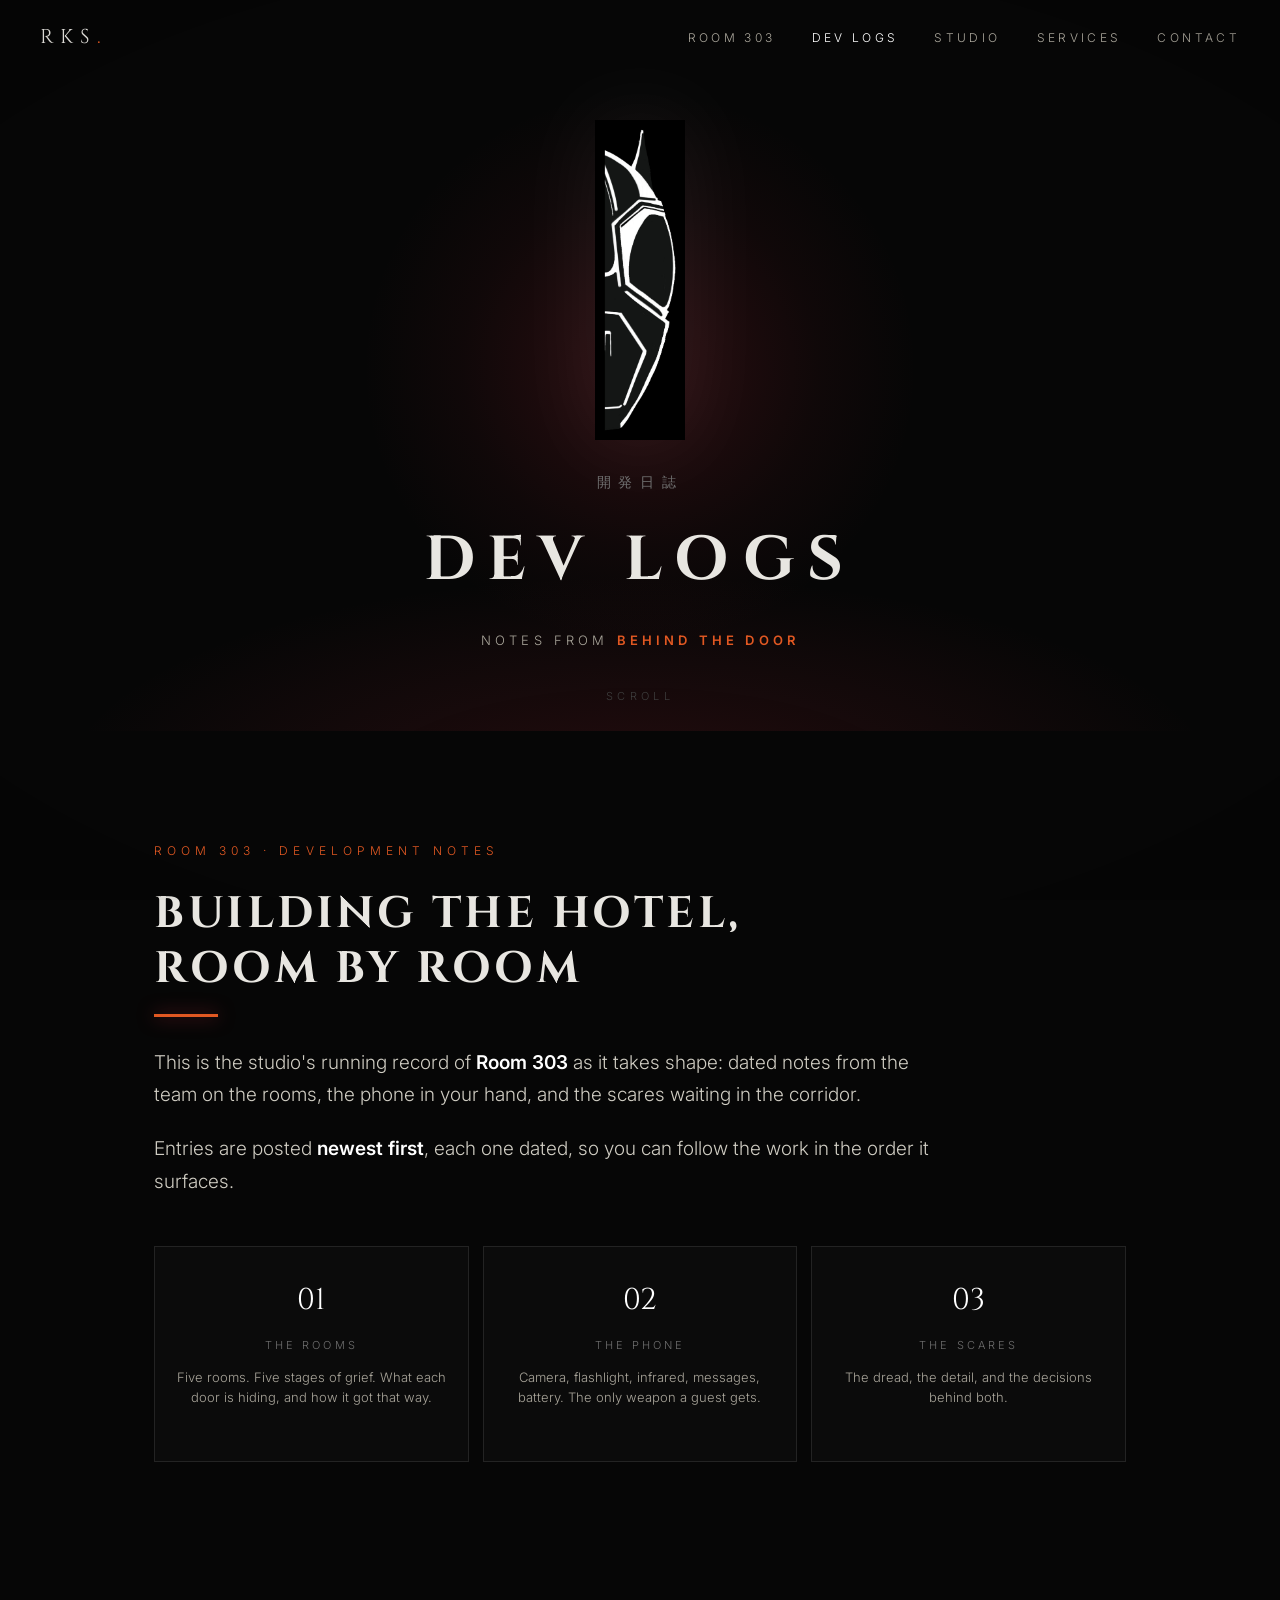
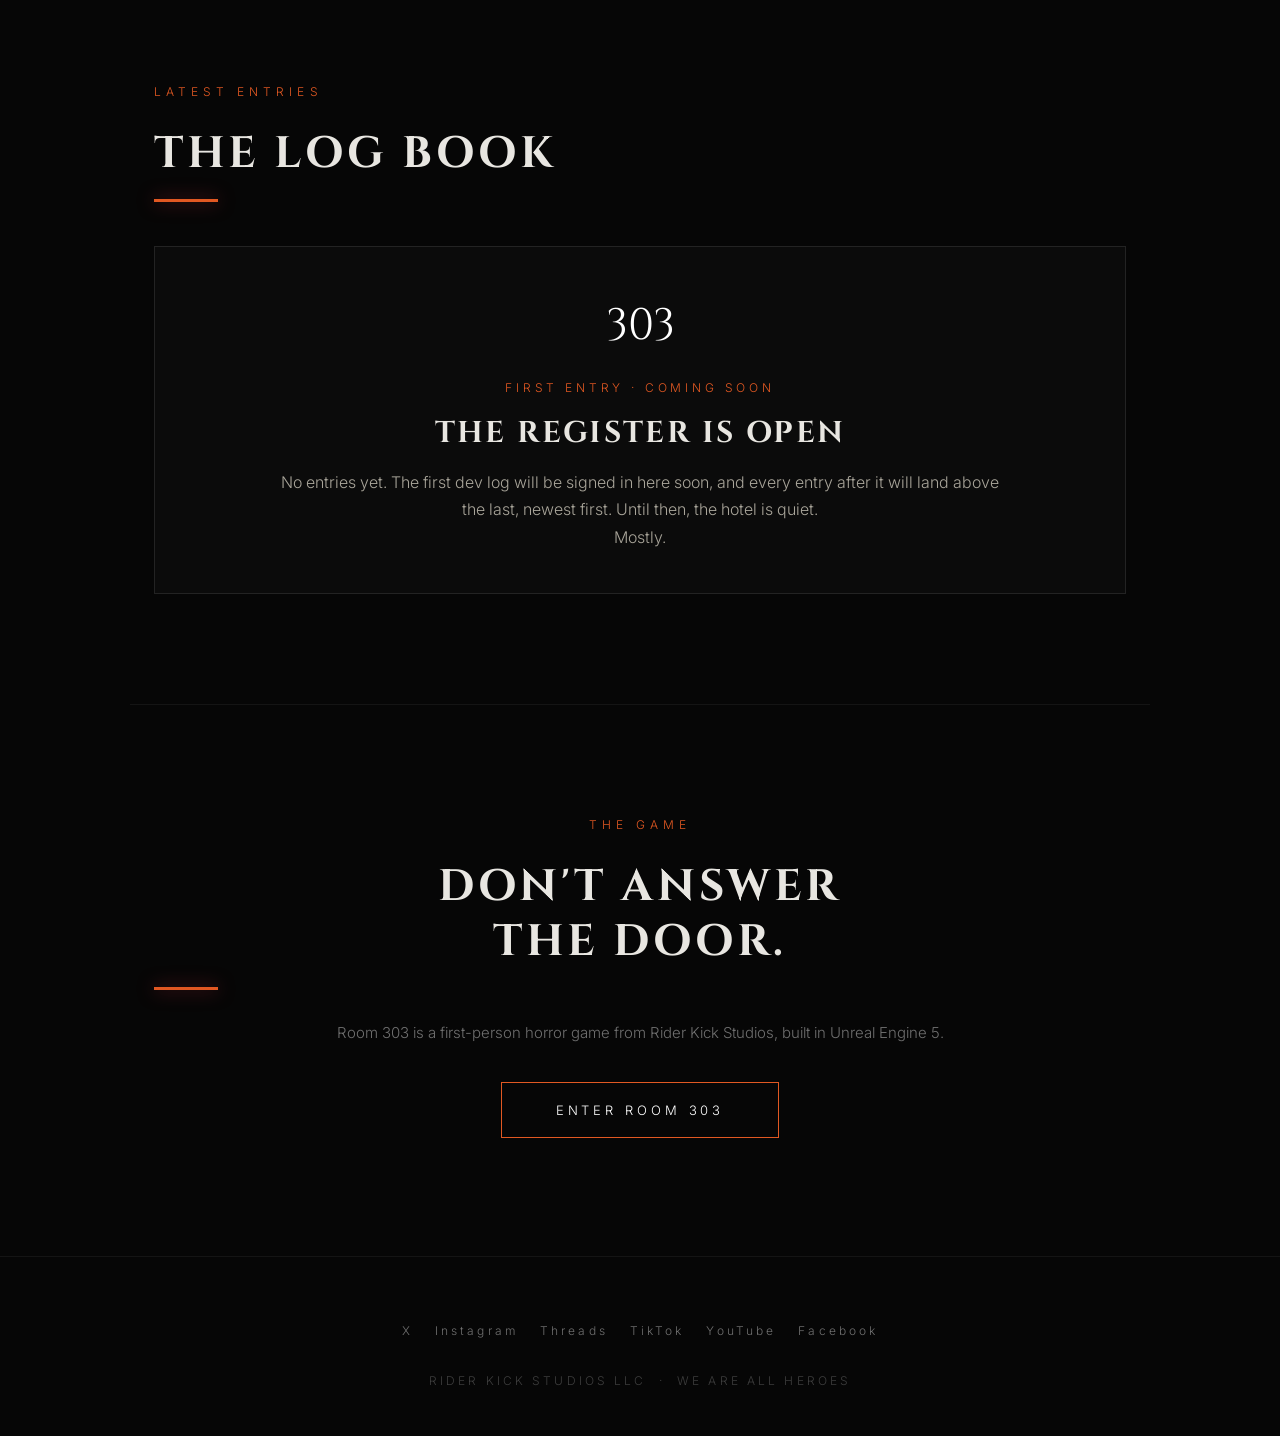
==== devlogs.html @ 2660f6ce "Add Dev Logs page and main nav link" ====
<!DOCTYPE html>
<html lang="en">
<head>
<meta charset="UTF-8">
<meta name="viewport" content="width=device-width, initial-scale=1.0">
<title>Dev Logs — Rider Kick Studios</title>
<meta name="description" content="Dev Logs from Rider Kick Studios: dated development notes from the team building Room 303, our first-person horror game set in Kabukicho, Tokyo.">
<link rel="preconnect" href="https://fonts.googleapis.com">
<link rel="preconnect" href="https://fonts.gstatic.com" crossorigin>
<link href="https://fonts.googleapis.com/css2?family=Cinzel:wght@500;700&family=Inter:wght@300;400;600&display=swap" rel="stylesheet">
<link rel="stylesheet" href="styles.css">
</head>
<body>

<nav class="nav" aria-label="Main navigation">
  <a class="brand" href="index.html">RKS<span>.</span></a>
  <button class="hamburger" aria-label="Toggle menu" aria-expanded="false">
    <span></span><span></span><span></span>
  </button>
  <ul>
    <li><a href="room303.html">Room 303</a></li>
    <li><a href="devlogs.html" class="active">Dev Logs</a></li>
    <li><a href="studio.html">Studio</a></li>
    <li><a href="index.html#services">Services</a></li>
    <li><a href="studio.html#contact">Contact</a></li>
  </ul>
</nav>

<header class="hero" style="min-height: 76vh;">
  <img class="emblem" src="assets/rks-emblem.jpg" alt="Rider Kick Studios emblem — a white stylized rider helmet on black">
  <div class="jp">開発日誌</div>
  <h1>DEV LOGS</h1>
  <p class="tagline">Notes from <b>behind the door</b></p>
  <div class="scroll-hint">SCROLL</div>
</header>

<section class="block reveal">
  <div class="kicker">Room 303 · Development notes</div>
  <h2 class="section-title">BUILDING THE HOTEL,<br>ROOM BY ROOM</h2>
  <p class="lead">This is the studio's running record of <strong>Room 303</strong> as it takes shape: dated notes from the team on the rooms, the phone in your hand, and the scares waiting in the corridor.</p>
  <p class="lead">Entries are posted <strong>newest first</strong>, each one dated, so you can follow the work in the order it surfaces.</p>

  <div class="devlog-topics">
    <div class="room"><div class="num">01</div><div class="stage">The Rooms</div><div class="desc">Five rooms. Five stages of grief. What each door is hiding, and how it got that way.</div></div>
    <div class="room"><div class="num">02</div><div class="stage">The Phone</div><div class="desc">Camera, flashlight, infrared, messages, battery. The only weapon a guest gets.</div></div>
    <div class="room"><div class="num">03</div><div class="stage">The Scares</div><div class="desc">The dread, the detail, and the decisions behind both.</div></div>
  </div>
</section>

<section class="block reveal" id="entries">
  <div class="kicker">Latest entries</div>
  <h2 class="section-title">THE LOG BOOK</h2>

  <!-- Dev log entries: add each new entry as an <article class="devlog-entry"> at the TOP of .devlog-list, newest first.
       Entry shape:
       <article class="devlog-entry">
         <div class="devlog-meta"><time datetime="YYYY-MM-DD">Month D, YYYY</time> · Room 303</div>
         <h3>Entry title</h3>
         <p>Entry text.</p>
       </article> -->
  <div class="devlog-list">
    <article class="devlog-empty">
      <div class="room-num">303</div>
      <div class="devlog-meta">First entry · Coming soon</div>
      <h3>THE REGISTER IS OPEN</h3>
      <p>No entries yet. The first dev log will be signed in here soon, and every entry after it will land above the last, newest first. Until then, the hotel is quiet.</p>
      <p>Mostly.</p>
    </article>
  </div>
</section>

<section class="block reveal contact-box">
  <div class="kicker">The game</div>
  <h2 class="section-title">DON'T ANSWER<br>THE DOOR.</h2>
  <p class="fine">Room 303 is a first-person horror game from Rider Kick Studios, built in Unreal Engine 5.</p>
  <a class="btn" href="room303.html">Enter Room 303</a>
</section>

<footer>
  <div class="f-socials">
    <a href="https://x.com/RiderKickStudio" aria-label="RKS on X">X</a>
    <a href="https://www.instagram.com/riderkickstudios" aria-label="RKS on Instagram">Instagram</a>
    <a href="https://www.threads.net/@riderkickstudios" aria-label="RKS on Threads">Threads</a>
    <a href="#" aria-label="RKS on TikTok">TikTok</a>
    <a href="#" aria-label="RKS on YouTube">YouTube</a>
    <a href="#" aria-label="RKS on Facebook">Facebook</a>
  </div>
  <p>RIDER KICK STUDIOS LLC &nbsp;·&nbsp; WE ARE ALL HEROES</p>
</footer>

<script src="script.js"></script>
</body>
</html>
---- styles.css ----
/* Rider Kick Studios demo — shared styles */
:root {
  --bg: #060606;
  --bg-raised: #0b0b0b;
  --bone: #e8e6e1;
  --muted: #a9a59a;
  --dim: #6f6f6f;
  --faint: #3d3d3d;
  --blood: #e15822;
  --line: #232323;
  --serif: 'Cinzel', serif;
  --sans: 'Inter', sans-serif;
}

* { margin: 0; padding: 0; box-sizing: border-box; }

html { scroll-behavior: smooth; }

body {
  background: var(--bg);
  color: var(--bone);
  font-family: var(--sans);
  font-weight: 300;
  line-height: 1.7;
  -webkit-font-smoothing: antialiased;
}

/* subtle film grain + vignette overlay */
body::after {
  content: "";
  position: fixed;
  inset: 0;
  pointer-events: none;
  z-index: 9999;
  background: radial-gradient(ellipse 120% 100% at 50% 50%, transparent 55%, rgba(0,0,0,.55) 100%);
}

h1, h2, h3, .serif { font-family: var(--serif); font-weight: 700; letter-spacing: .08em; }

a { color: inherit; }

img { max-width: 100%; display: block; }

/* ---------- nav ---------- */
.nav {
  position: fixed;
  top: 0; left: 0; right: 0;
  z-index: 100;
  display: flex;
  align-items: center;
  justify-content: space-between;
  padding: 20px 40px;
  transition: background .35s, border-color .35s, padding .35s;
  border-bottom: 1px solid transparent;
}
.nav.scrolled {
  background: rgba(6,6,6,.92);
  border-bottom-color: #141414;
  padding: 14px 40px;
}
.nav .brand {
  font-family: var(--serif);
  font-size: 20px;
  letter-spacing: .35em;
  text-decoration: none;
  color: var(--bone);
}
.nav .brand span { color: var(--blood); }
.nav ul { list-style: none; display: flex; gap: 36px; }
.nav ul a {
  text-decoration: none;
  font-size: 12px;
  letter-spacing: .28em;
  text-transform: uppercase;
  color: var(--muted);
  transition: color .25s;
}
.nav ul a:hover, .nav ul a.active { color: #fff; }
.hamburger { display: none; background: none; border: none; cursor: pointer; padding: 8px; }
.hamburger span { display: block; width: 26px; height: 2px; background: var(--bone); margin: 6px 0; transition: .3s; }

/* ---------- hero ---------- */
.hero {
  min-height: 100vh;
  display: flex;
  flex-direction: column;
  align-items: center;
  justify-content: center;
  text-align: center;
  padding: 120px 24px 80px;
  position: relative;
  background:
    radial-gradient(ellipse 70% 45% at 50% 108%, rgba(198,47,61,.16), transparent 65%),
    var(--bg);
}
.hero .emblem {
  height: min(320px, 44vh);
  width: auto;
  filter: drop-shadow(0 0 46px rgba(255,255,255,.07));
}
.hero .jp { color: var(--dim); letter-spacing: .55em; margin-top: 30px; font-size: 14px; }
.hero h1 { font-size: clamp(32px, 5.6vw, 62px); letter-spacing: .2em; margin-top: 14px; }
.hero .tagline {
  color: var(--muted); margin-top: 16px; font-size: 13px;
  letter-spacing: .32em; text-transform: uppercase;
}
.hero .tagline b { color: var(--blood); font-weight: 600; }
.scroll-hint {
  position: absolute; bottom: 26px; left: 50%; transform: translateX(-50%);
  color: var(--faint); font-size: 11px; letter-spacing: .4em;
  animation: breathe 2.6s ease-in-out infinite;
}
@keyframes breathe { 0%,100% { opacity: .3; } 50% { opacity: .95; } }

/* ---------- sections ---------- */
section.block { padding: 110px 24px; max-width: 1020px; margin: 0 auto; }
.kicker {
  color: var(--blood); letter-spacing: .42em; font-size: 12px;
  text-transform: uppercase; margin-bottom: 24px;
}
h2.section-title { font-size: clamp(28px, 4.4vw, 44px); margin-bottom: 30px; line-height: 1.25; }
h2.section-title .jp-accent { color: var(--blood); }
.lead { font-size: 19px; color: #cfccc2; max-width: 780px; margin-bottom: 22px; }
.lead strong { color: #fff; font-weight: 600; }
.watch-line {
  font-family: var(--serif); font-size: 24px; letter-spacing: .08em;
  color: var(--blood); margin: 6px 0 26px;
}
.fine { color: var(--dim); font-size: 15px; }

/* ---------- buttons ---------- */
.btn {
  display: inline-block; margin-top: 36px; padding: 16px 54px;
  border: 1px solid var(--blood); color: #fff; text-decoration: none;
  letter-spacing: .3em; font-size: 13px; text-transform: uppercase;
  transition: background .3s, box-shadow .3s;
}
.btn:hover { background: var(--blood); box-shadow: 0 0 34px rgba(198,47,61,.45); }
.btn.ghost { border-color: var(--line); color: var(--muted); }
.btn.ghost:hover { border-color: var(--blood); color: #fff; background: transparent; box-shadow: none; }

/* ---------- rooms grid ---------- */
.rooms { display: grid; grid-template-columns: repeat(5, 1fr); gap: 14px; margin-top: 48px; }
.room {
  border: 1px solid var(--line); background: var(--bg-raised);
  padding: 28px 12px; text-align: center;
  transition: border-color .3s, transform .3s;
}
.room:hover { border-color: var(--blood); transform: translateY(-4px); }
.room .num { font-family: var(--serif); font-size: 30px; color: #fff; }
.room .stage { color: var(--dim); font-size: 11px; letter-spacing: .28em; text-transform: uppercase; margin-top: 10px; }
.room .desc { color: var(--muted); font-size: 13px; margin-top: 12px; line-height: 1.6; }
.room.main { border-color: var(--blood); box-shadow: 0 0 26px rgba(198,47,61,.18); }

/* ---------- phone systems ---------- */
.systems { display: grid; grid-template-columns: 1fr 1fr; gap: 48px; align-items: start; margin-top: 24px; }
.systems ul { list-style: none; }
.systems li { padding: 20px 0; border-bottom: 1px solid #1a1a1a; color: #cfccc2; }
.systems li b { color: #fff; display: block; letter-spacing: .1em; margin-bottom: 6px; font-weight: 600; font-size: 14px; }
.systems li b i { font-style: normal; color: var(--blood); margin-right: 10px; }
.shot-frame {
  border: 1px solid var(--line); background: var(--bg-raised);
  overflow: hidden;
}
.shot-frame img { width: 100%; transition: transform .6s; }
.shot-frame:hover img { transform: scale(1.02); }
.shot-caption { color: var(--dim); font-size: 12px; letter-spacing: .22em; text-transform: uppercase; margin-top: 14px; }

/* ---------- studio ---------- */
.studio-center { text-align: center; }
.studio-center .emblem-sm { height: 170px; width: auto; margin: 0 auto 28px; opacity: .95; }
.studio-center p { color: var(--muted); max-width: 700px; margin: 0 auto 18px; font-size: 17px; }
.socials { display: flex; gap: 14px; justify-content: center; margin-top: 42px; flex-wrap: wrap; }
.socials a {
  color: #cfccc2; text-decoration: none; border: 1px solid #2a2a2a;
  padding: 12px 26px; letter-spacing: .22em; font-size: 12px; text-transform: uppercase;
  transition: border-color .3s, color .3s;
}
.socials a:hover { border-color: var(--blood); color: #fff; }

/* ---------- team ---------- */
.team { display: grid; grid-template-columns: repeat(auto-fit, minmax(180px, 1fr)); gap: 14px; margin-top: 40px; }
.member {
  border: 1px solid var(--line); background: var(--bg-raised);
  padding: 30px 18px; text-align: center; transition: border-color .3s;
}
.member:hover { border-color: var(--blood); }
.member .photo { width: 110px; height: 110px; border-radius: 50%; object-fit: cover; margin: 0 auto 18px; border: 1px solid var(--line); }
.member .photo.initials { display: flex; align-items: center; justify-content: center; font-family: var(--serif); font-size: 30px; color: var(--dim); background: #101010; letter-spacing: .1em; }
.member .name { font-family: var(--serif); font-size: 20px; letter-spacing: .1em; color: #fff; }
.member .role { color: var(--dim); font-size: 12px; letter-spacing: .24em; text-transform: uppercase; margin-top: 10px; }

/* ---------- services ---------- */
.service-card {
  border: 1px solid var(--line); background: var(--bg-raised);
  padding: 48px 40px; max-width: 580px; margin: 40px auto 0; text-align: center;
}
.service-card h3 { letter-spacing: .18em; font-size: 18px; }
.service-card .price { font-family: var(--serif); font-size: 44px; color: #fff; margin: 18px 0; }
.service-card p { color: var(--muted); }
.service-card p strong { color: #fff; font-weight: 600; }

/* ---------- page banner (room303) ---------- */
.banner { position: relative; height: min(440px, 48vh); min-height: 300px; overflow: hidden; }
.banner img { width: 100%; height: 100%; object-fit: cover; object-position: 50% 82%; }
.banner::after {
  content: ""; position: absolute; inset: 0;
  background:
    linear-gradient(90deg, transparent 52%, rgba(6,6,6,.88) 96%),
    radial-gradient(ellipse 90% 75% at 50% 60%, transparent 40%, rgba(6,6,6,.92) 100%);
}
.banner .banner-title {
  position: absolute; z-index: 2; left: 0; right: 0; bottom: 42px;
  text-align: center; padding: 0 24px;
}
.banner .banner-title .jp { color: var(--bone); opacity: .55; letter-spacing: .55em; font-size: 15px; margin-bottom: 14px; }
.banner .banner-title h1 { font-size: clamp(40px, 7vw, 84px); letter-spacing: .14em; text-shadow: 0 2px 30px rgba(0,0,0,.9); }

/* ---------- gallery ---------- */
.gallery { display: grid; grid-template-columns: 1fr 1fr; gap: 18px; margin-top: 40px; }
.gallery .shot-frame { aspect-ratio: 16/10; }
.gallery .shot-frame img { width: 100%; height: 100%; object-fit: cover; }
.gallery .shot-frame.detail img { object-position: 18% 92%; }

/* ---------- contact ---------- */
.contact-box { text-align: center; border-top: 1px solid #141414; }

/* ---------- footer ---------- */
footer {
  border-top: 1px solid #141414; padding: 64px 24px 44px;
  text-align: center; color: var(--faint); font-size: 12px; letter-spacing: .26em;
}
footer .f-socials { display: flex; gap: 22px; justify-content: center; margin-bottom: 30px; flex-wrap: wrap; }
footer .f-socials a { color: var(--dim); text-decoration: none; font-size: 12px; letter-spacing: .26em; transition: color .25s; }
footer .f-socials a:hover { color: var(--blood); }

/* ---------- reveal animation ---------- */
.reveal { opacity: 0; transform: translateY(26px); transition: opacity .8s ease, transform .8s ease; }
.reveal.visible { opacity: 1; transform: none; }
@media (prefers-reduced-motion: reduce) {
  .reveal { opacity: 1; transform: none; transition: none; }
  html { scroll-behavior: auto; }
}

/* ---------- responsive ---------- */
@media (max-width: 900px) {
  .rooms { grid-template-columns: repeat(2, 1fr); }
  .systems { grid-template-columns: 1fr; }
  .gallery { grid-template-columns: 1fr; }
}
@media (max-width: 720px) {
  .nav { padding: 16px 22px; }
  .nav.scrolled { padding: 12px 22px; }
  .hamburger { display: block; z-index: 101; }
  .nav ul {
    position: fixed; top: 0; right: 0; height: 100vh; width: min(280px, 75vw);
    background: #0a0a0a; flex-direction: column; align-items: flex-start;
    padding: 90px 36px; gap: 28px; border-left: 1px solid #161616;
    transform: translateX(100%); transition: transform .35s ease;
  }
  .nav ul.open { transform: none; }
  .nav ul a { font-size: 14px; }
  .hamburger.open span:nth-child(1) { transform: translateY(8px) rotate(45deg); }
  .hamburger.open span:nth-child(2) { opacity: 0; }
  .hamburger.open span:nth-child(3) { transform: translateY(-8px) rotate(-45deg); }
  section.block { padding: 80px 22px; }
  .rooms { grid-template-columns: repeat(2, 1fr); gap: 10px; }
}
@media (max-width: 420px) {
  .rooms { grid-template-columns: 1fr 1fr; }
  .room { padding: 22px 8px; }
  .room .num { font-size: 24px; }
}

/* ============ FLASHY LAYER (clean polish) ============ */

/* Hero entrance: staggered fade-up on load */
@keyframes riseIn { from { opacity: 0; transform: translateY(28px); } to { opacity: 1; transform: translateY(0); } }
.hero .emblem { animation: riseIn 1.1s cubic-bezier(.2,.7,.2,1) both; }
.hero .jp { animation: riseIn 1.1s .15s cubic-bezier(.2,.7,.2,1) both; }
.hero h1 { animation: riseIn 1.1s .3s cubic-bezier(.2,.7,.2,1) both; }
.hero .tagline { animation: riseIn 1.1s .45s cubic-bezier(.2,.7,.2,1) both; }
.hero .hero-cta, .hero .btn { animation: riseIn 1.1s .6s cubic-bezier(.2,.7,.2,1) both; }

/* Ambient pulsing blood-red glow behind the hero emblem */
.hero { position: relative; }
.hero::before {
  content: "";
  position: absolute;
  top: 12%; left: 50%;
  width: min(560px, 80vw); height: min(560px, 80vw);
  transform: translateX(-50%);
  background: radial-gradient(circle, rgba(198,47,61,.20) 0%, rgba(198,47,61,.05) 45%, transparent 70%);
  pointer-events: none;
  animation: glowPulse 5s ease-in-out infinite;
}
@keyframes glowPulse { 0%,100% { opacity: .55; transform: translateX(-50%) scale(1); } 50% { opacity: 1; transform: translateX(-50%) scale(1.12); } }

/* Section titles: red accent bar grows in on reveal */
.section-title { position: relative; }
.reveal.visible .section-title::after {
  content: "";
  display: block;
  width: 64px; height: 3px;
  background: var(--blood);
  margin-top: 18px;
  box-shadow: 0 0 18px rgba(198,47,61,.7);
  animation: barGrow .7s .2s cubic-bezier(.2,.7,.2,1) both;
}
.studio-center .section-title::after { margin-left: auto; margin-right: auto; }
@keyframes barGrow { from { width: 0; opacity: 0; } to { width: 64px; opacity: 1; } }

/* Team cards: photo zoom + glow on hover */
.member { transition: transform .35s cubic-bezier(.2,.7,.2,1), border-color .35s, box-shadow .35s; overflow: hidden; }
.member:hover { transform: translateY(-8px); border-color: var(--blood); box-shadow: 0 18px 44px rgba(198,47,61,.22); }
.member .photo { overflow: hidden; transition: transform .45s cubic-bezier(.2,.7,.2,1), box-shadow .45s; }
.member:hover .photo { transform: scale(1.06); box-shadow: 0 0 26px rgba(198,47,61,.4); }

/* Buttons: sweep fill on hover */
.btn { position: relative; overflow: hidden; transition: color .3s, border-color .3s, box-shadow .3s; z-index: 0; }
.btn::before {
  content: "";
  position: absolute; inset: 0;
  background: var(--blood);
  transform: scaleX(0);
  transform-origin: left;
  transition: transform .35s cubic-bezier(.2,.7,.2,1);
  z-index: -1;
}
.btn:hover::before { transform: scaleX(1); }
.btn:hover { color: #fff; border-color: var(--blood); }

/* Socials: lift + red glow on hover */
.socials a, .f-socials a { transition: transform .3s, border-color .3s, color .3s, box-shadow .3s; }
.socials a:hover, .f-socials a:hover { transform: translateY(-3px); border-color: var(--blood); color: #fff; box-shadow: 0 8px 22px rgba(198,47,61,.28); }

/* Images: slow cinematic zoom on hover */
.shot-frame { overflow: hidden; }
.shot-frame img { transition: transform .8s cubic-bezier(.2,.7,.2,1); }
.shot-frame:hover img { transform: scale(1.04); }

/* Nav links: red underline slide */
.nav ul a { position: relative; }
.nav ul a::after {
  content: "";
  position: absolute; left: 0; bottom: -6px;
  width: 100%; height: 1px;
  background: var(--blood);
  transform: scaleX(0);
  transform-origin: right;
  transition: transform .3s cubic-bezier(.2,.7,.2,1);
}
.nav ul a:hover::after { transform: scaleX(1); transform-origin: left; }

/* Respect reduced motion */
@media (prefers-reduced-motion: reduce) {
  .hero .emblem, .hero .jp, .hero h1, .hero .tagline, .hero .btn,
  .hero::before, .reveal.visible .section-title::after { animation: none; }
}

/* ---------- dev logs ---------- */
.devlog-list { display: grid; gap: 18px; margin-top: 44px; }
.devlog-entry, .devlog-empty {
  border: 1px solid var(--line); background: var(--bg-raised);
  padding: 42px 40px;
}
.devlog-meta {
  color: var(--blood); font-size: 12px; letter-spacing: .32em;
  text-transform: uppercase; margin-bottom: 16px;
}
.devlog-meta time { color: var(--dim); }
.devlog-entry h3, .devlog-empty h3 {
  font-size: clamp(22px, 3vw, 30px); line-height: 1.3; margin-bottom: 16px;
}
.devlog-entry p, .devlog-empty p { color: var(--muted); font-size: 16px; max-width: 720px; }
.devlog-empty { text-align: center; }
.devlog-empty .room-num {
  font-family: var(--serif); font-size: 44px; color: #fff; margin-bottom: 14px;
}
.devlog-empty p { margin: 0 auto; }
.devlog-topics { display: grid; grid-template-columns: repeat(3, 1fr); gap: 14px; margin-top: 48px; }
.devlog-topics .room .desc { min-height: 66px; }
@media (max-width: 900px) { .devlog-topics { grid-template-columns: 1fr; } .devlog-topics .room .desc { min-height: 0; } }
@media (max-width: 720px) { .devlog-entry, .devlog-empty { padding: 34px 24px; } }
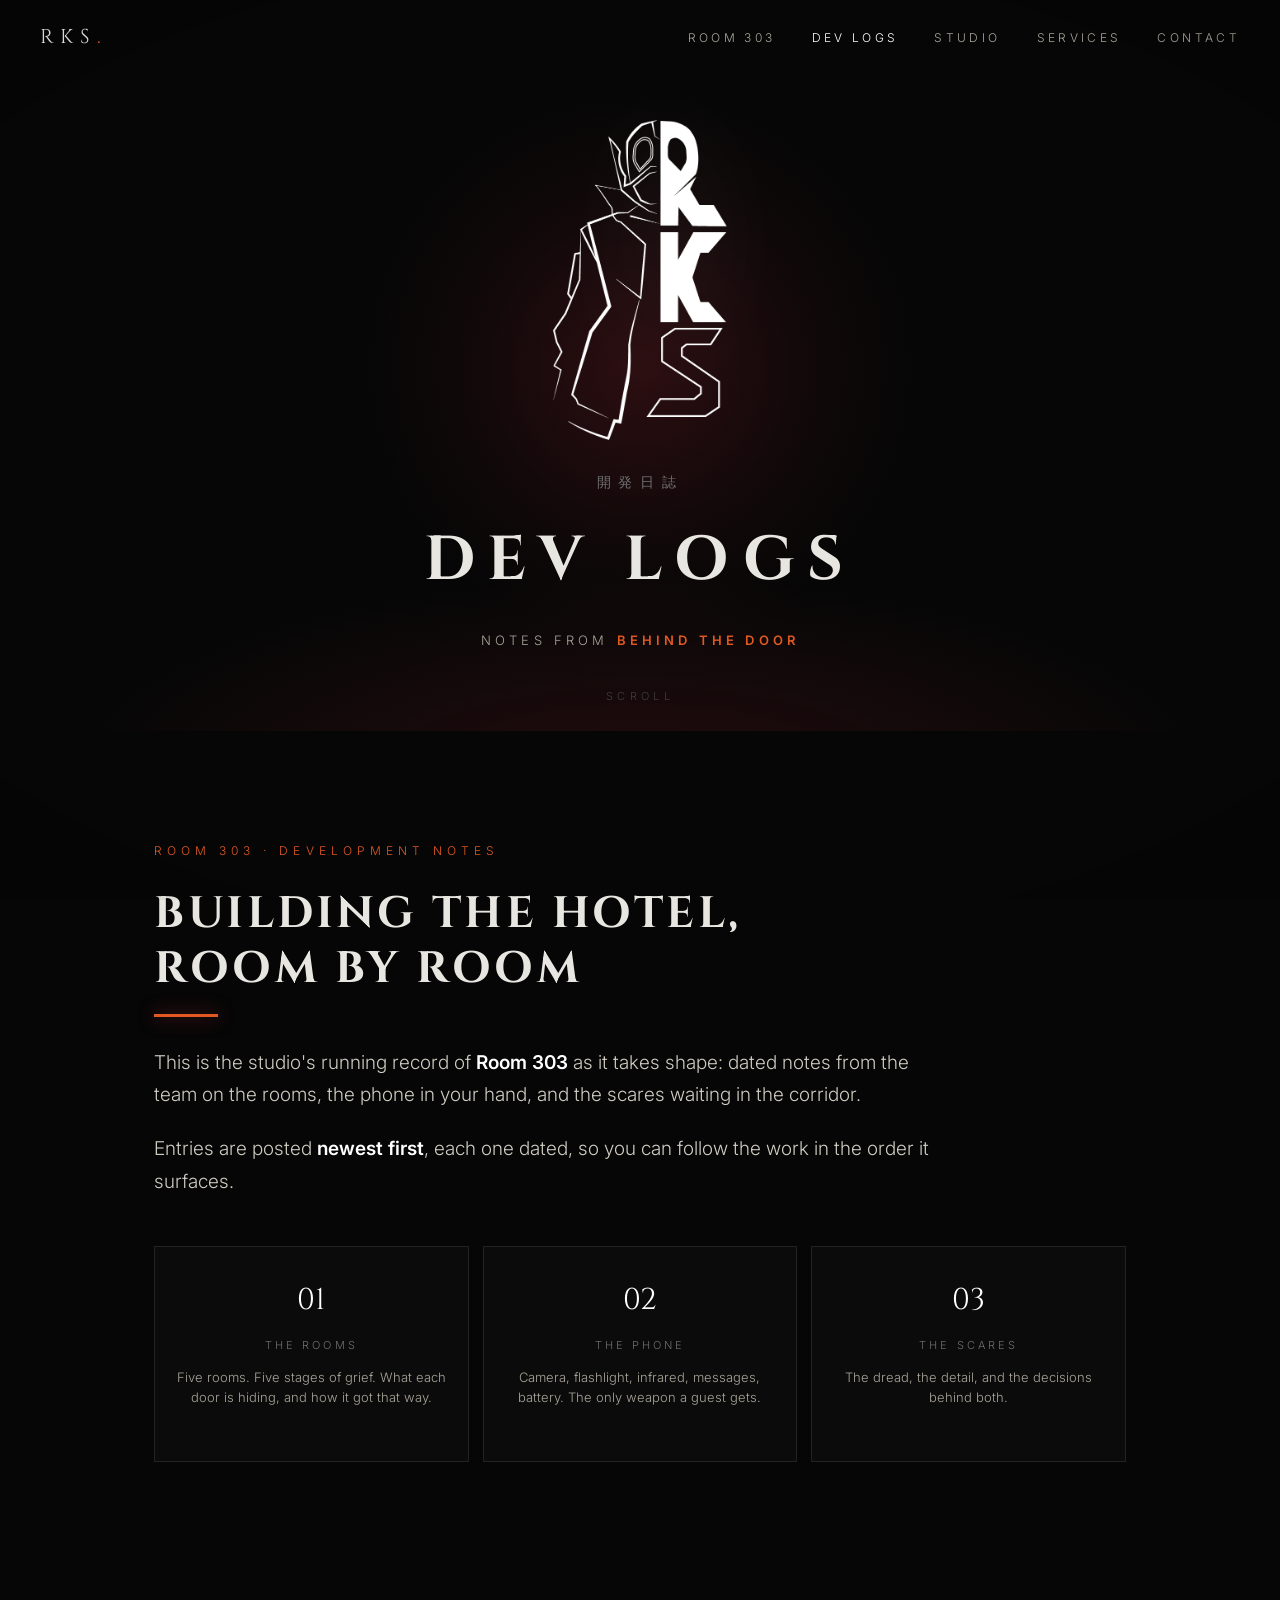
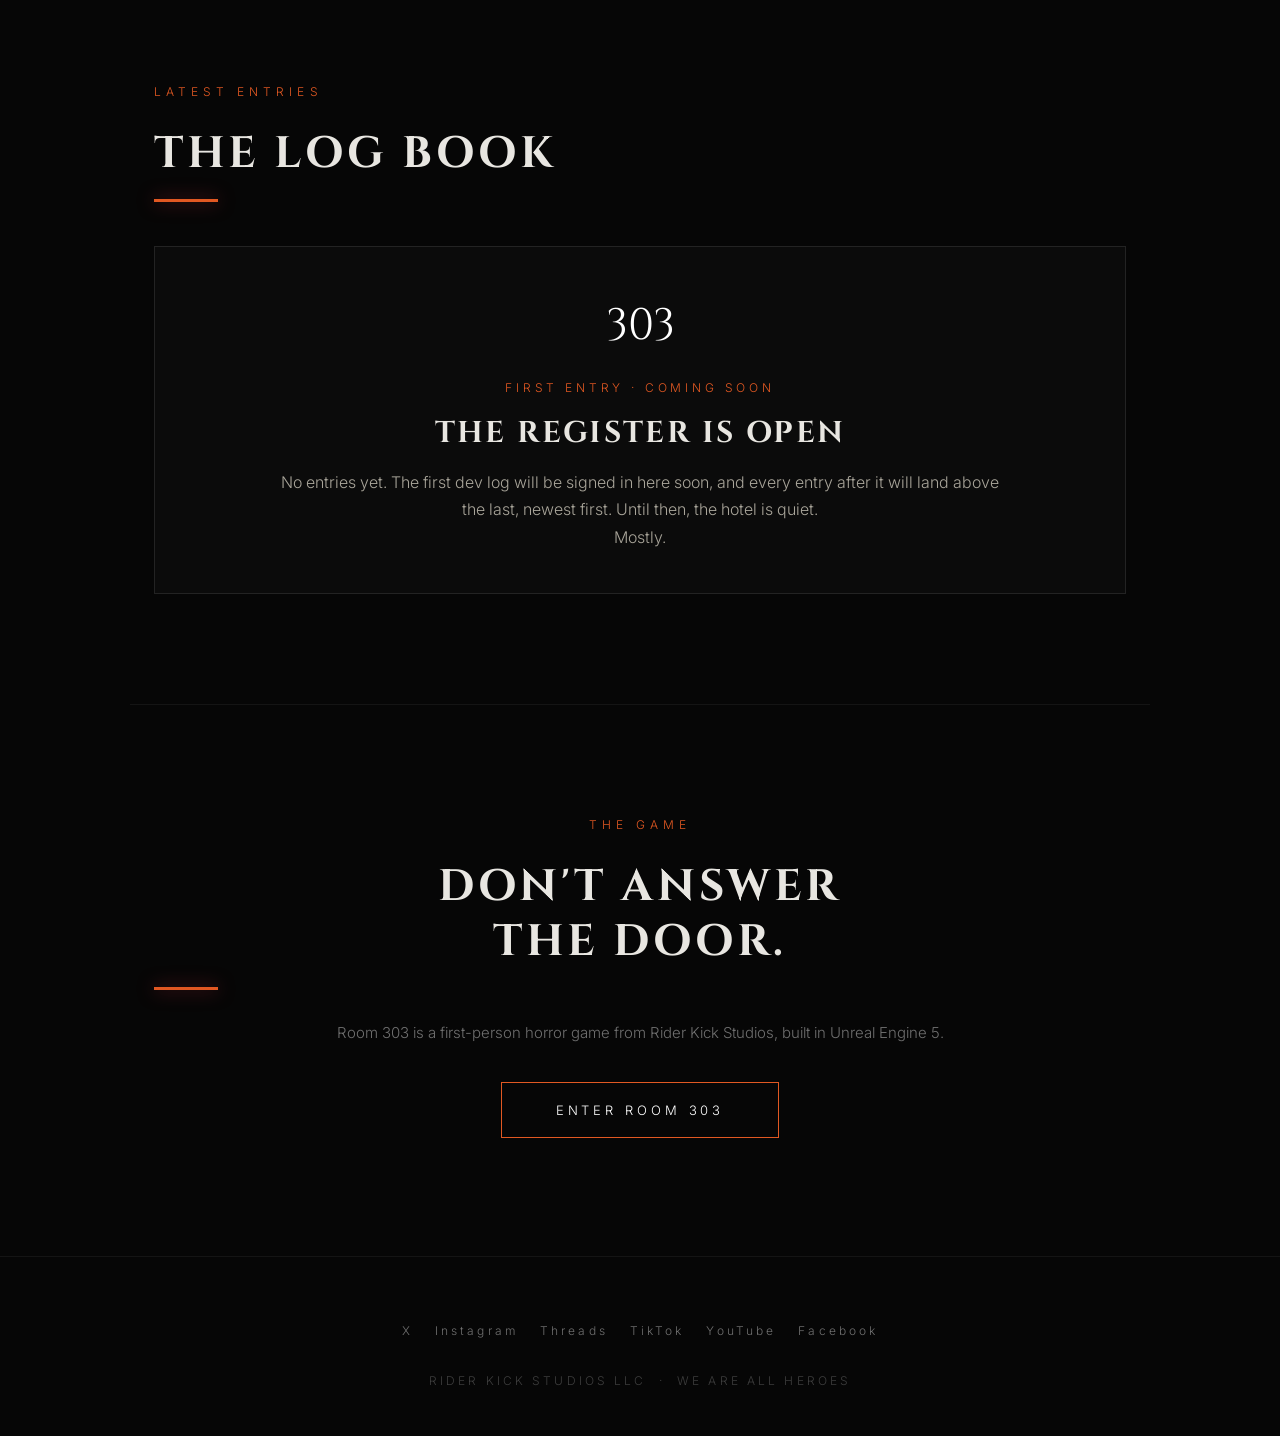
==== commit 13d18143: "Use new RKS logo: hero emblem, studio mark, favicon" ====
--- a/devlogs.html
+++ b/devlogs.html
@@ -9,6 +9,7 @@
 <link rel="preconnect" href="https://fonts.gstatic.com" crossorigin>
 <link href="https://fonts.googleapis.com/css2?family=Cinzel:wght@500;700&family=Inter:wght@300;400;600&display=swap" rel="stylesheet">
 <link rel="stylesheet" href="styles.css">
+<link rel="icon" type="image/png" href="assets/rks-logo.png">
 </head>
 <body>
 
@@ -27,7 +28,7 @@
 </nav>
 
 <header class="hero" style="min-height: 76vh;">
-  <img class="emblem" src="assets/rks-emblem.jpg" alt="Rider Kick Studios emblem — a white stylized rider helmet on black">
+  <img class="emblem" src="assets/rks-logo.png" alt="Rider Kick Studios logo — a rider helmet in white line art beside the stacked letters RKS">
   <div class="jp">開発日誌</div>
   <h1>DEV LOGS</h1>
   <p class="tagline">Notes from <b>behind the door</b></p>
